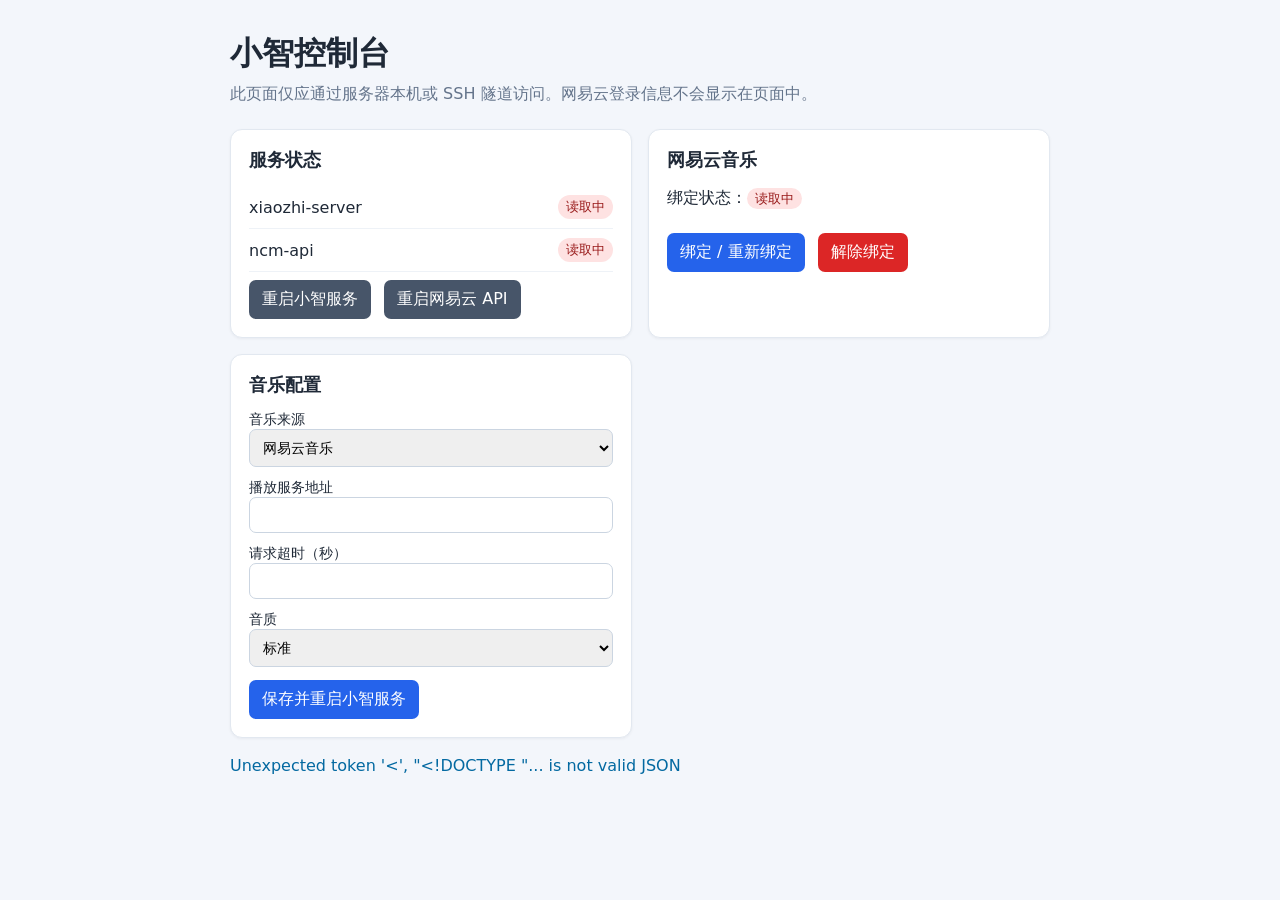
==== main/xiaozhi-control-panel/index.html @ 721380c2 "feat(control): add local music control panel" ====
<!doctype html>
<html lang="zh-CN">
<head>
  <meta charset="utf-8">
  <meta name="viewport" content="width=device-width, initial-scale=1">
  <title>小智控制台</title>
  <style>
    :root { color-scheme: light; font-family: system-ui, -apple-system, "Microsoft YaHei", sans-serif; color: #1f2937; background: #f3f6fb; }
    body { margin: 0; } main { max-width: 820px; margin: 0 auto; padding: 32px 18px 56px; }
    h1 { margin: 0 0 8px; } .hint { color: #64748b; margin: 0 0 24px; }
    .grid { display: grid; grid-template-columns: repeat(auto-fit, minmax(300px, 1fr)); gap: 16px; }
    section { background: #fff; border: 1px solid #e2e8f0; border-radius: 12px; padding: 18px; box-shadow: 0 1px 3px #0f172a0d; }
    h2 { font-size: 18px; margin: 0 0 14px; } label { display: block; font-size: 14px; margin: 12px 0 5px; }
    input, select, button { box-sizing: border-box; font: inherit; border-radius: 7px; } input, select { width: 100%; padding: 9px; border: 1px solid #cbd5e1; }
    button { border: 0; background: #2563eb; color: #fff; padding: 9px 13px; cursor: pointer; margin: 8px 8px 0 0; } button.danger { background: #dc2626; } button.secondary { background: #475569; }
    .status { display: flex; align-items: center; justify-content: space-between; padding: 9px 0; border-bottom: 1px solid #eef2f7; }
    .badge { padding: 3px 8px; border-radius: 99px; background: #fee2e2; color: #991b1b; font-size: 13px; } .badge.ok { background: #dcfce7; color: #166534; }
    #qr { width: 180px; display: none; margin: 12px 0; } #notice { min-height: 24px; margin: 18px 0 0; color: #0369a1; }
  </style>
</head>
<body>
  <main>
    <h1>小智控制台</h1>
    <p class="hint">此页面仅应通过服务器本机或 SSH 隧道访问。网易云登录信息不会显示在页面中。</p>
    <div class="grid">
      <section>
        <h2>服务状态</h2>
        <div class="status"><span>xiaozhi-server</span><span id="xiaozhi-state" class="badge">读取中</span></div>
        <div class="status"><span>ncm-api</span><span id="ncm-state" class="badge">读取中</span></div>
        <button class="secondary" onclick="restartService('xiaozhi-server')">重启小智服务</button>
        <button class="secondary" onclick="restartService('ncm-api')">重启网易云 API</button>
      </section>
      <section>
        <h2>网易云音乐</h2>
        <p>绑定状态：<span id="binding" class="badge">读取中</span></p>
        <button onclick="startQr()">绑定 / 重新绑定</button>
        <button class="danger" onclick="unbind()">解除绑定</button>
        <img id="qr" alt="网易云登录二维码">
        <p id="qr-tip"></p>
      </section>
      <section>
        <h2>音乐配置</h2>
        <label>音乐来源<select id="source"><option value="netease">网易云音乐</option><option value="local">本地音乐库</option></select></label>
        <label>播放服务地址<input id="api-base-url" inputmode="url"></label>
        <label>请求超时（秒）<input id="api-timeout" type="number" min="1" max="60"></label>
        <label>音质<select id="play-level"><option value="standard">标准</option><option value="higher">较高</option><option value="exhigh">极高</option><option value="lossless">无损</option><option value="hires">Hi-Res</option><option value="jyeffect">高清环绕声</option><option value="sky">沉浸环绕声</option><option value="jymaster">超清母带</option></select></label>
        <button onclick="saveMusicConfig()">保存并重启小智服务</button>
      </section>
    </div>
    <p id="notice"></p>
  </main>
  <script>
    let pollTimer;
    const notice = message => document.querySelector('#notice').textContent = message;
    const request = async (url, options = {}) => { const response = await fetch(url, options); const data = await response.json(); if (!response.ok) throw new Error(data.error || '操作失败'); return data; };
    const setBadge = (selector, value) => { const element = document.querySelector(selector); element.textContent = value; element.className = `badge ${value === 'active' || value === '已绑定' ? 'ok' : ''}`; };
    async function loadStatus() { try { const data = await request('/api/status'); setBadge('#xiaozhi-state', data.services['xiaozhi-server']); setBadge('#ncm-state', data.services['ncm-api']); setBadge('#binding', data.netease_bound ? '已绑定' : '未绑定'); document.querySelector('#source').value = data.music.source; document.querySelector('#api-base-url').value = data.music.api_base_url; document.querySelector('#api-timeout').value = data.music.api_timeout_seconds; document.querySelector('#play-level').value = data.music.play_level; } catch (error) { notice(error.message); } }
    async function restartService(service) { try { await request(`/api/services/${service}/restart`, { method: 'POST' }); notice('服务已重启。'); await loadStatus(); } catch (error) { notice(error.message); } }
    async function startQr() { try { clearInterval(pollTimer); const data = await request('/api/netease/qr/start', { method: 'POST' }); const qr = document.querySelector('#qr'); qr.src = data.qrimg; qr.style.display = 'block'; document.querySelector('#qr-tip').textContent = '请使用网易云音乐 App 扫码确认。'; pollTimer = setInterval(pollQr, 1800); } catch (error) { notice(error.message); } }
    async function pollQr() { try { const data = await request('/api/netease/qr/poll', { method: 'POST' }); if (data.state === 'bound') { clearInterval(pollTimer); document.querySelector('#qr').style.display = 'none'; document.querySelector('#qr-tip').textContent = ''; notice('网易云已绑定，小智服务已重启。'); await loadStatus(); } else if (data.state === 'expired') { clearInterval(pollTimer); notice('二维码已过期，请重新生成。'); } } catch (error) { clearInterval(pollTimer); notice(error.message); } }
    async function unbind() { if (!confirm('确定解除网易云绑定吗？')) return; try { await request('/api/netease/unbind', { method: 'POST' }); notice('已解除绑定，小智服务已重启。'); await loadStatus(); } catch (error) { notice(error.message); } }
    async function saveMusicConfig() { try { await request('/api/music-config', { method: 'PUT', headers: { 'Content-Type': 'application/json' }, body: JSON.stringify({ source: document.querySelector('#source').value, provider: 'api_enhanced', api_base_url: document.querySelector('#api-base-url').value, api_timeout_seconds: Number(document.querySelector('#api-timeout').value), play_level: document.querySelector('#play-level').value }) }); notice('配置已保存，小智服务已重启。'); await loadStatus(); } catch (error) { notice(error.message); } }
    loadStatus();
  </script>
</body>
</html>
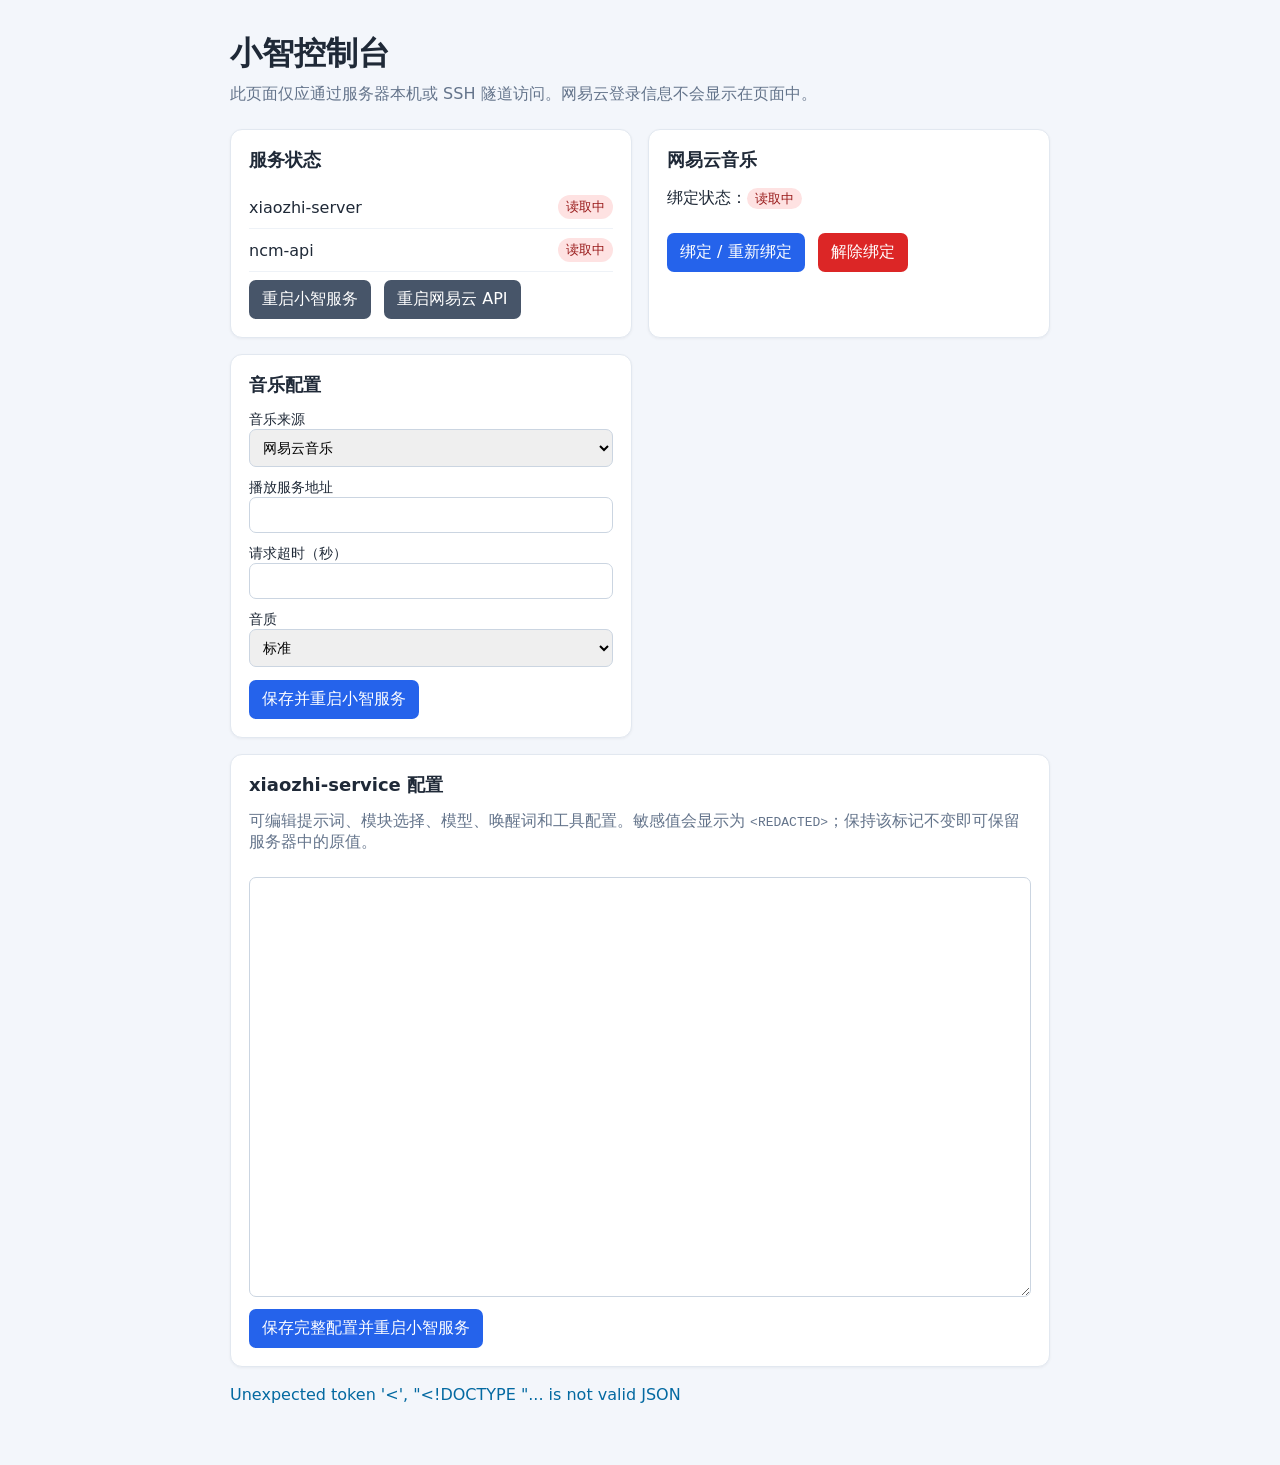
==== commit e5c4d5f6: "feat(control): add redacted service config editor" ====
--- a/main/xiaozhi-control-panel/index.html
+++ b/main/xiaozhi-control-panel/index.html
@@ -9,9 +9,9 @@
     body { margin: 0; } main { max-width: 820px; margin: 0 auto; padding: 32px 18px 56px; }
     h1 { margin: 0 0 8px; } .hint { color: #64748b; margin: 0 0 24px; }
     .grid { display: grid; grid-template-columns: repeat(auto-fit, minmax(300px, 1fr)); gap: 16px; }
-    section { background: #fff; border: 1px solid #e2e8f0; border-radius: 12px; padding: 18px; box-shadow: 0 1px 3px #0f172a0d; }
+    section { background: #fff; border: 1px solid #e2e8f0; border-radius: 12px; padding: 18px; box-shadow: 0 1px 3px #0f172a0d; } section.full { grid-column: 1 / -1; }
     h2 { font-size: 18px; margin: 0 0 14px; } label { display: block; font-size: 14px; margin: 12px 0 5px; }
-    input, select, button { box-sizing: border-box; font: inherit; border-radius: 7px; } input, select { width: 100%; padding: 9px; border: 1px solid #cbd5e1; }
+    input, select, textarea, button { box-sizing: border-box; font: inherit; border-radius: 7px; } input, select, textarea { width: 100%; padding: 9px; border: 1px solid #cbd5e1; } textarea { min-height: 420px; resize: vertical; font-family: ui-monospace, SFMono-Regular, Consolas, monospace; font-size: 13px; line-height: 1.45; }
     button { border: 0; background: #2563eb; color: #fff; padding: 9px 13px; cursor: pointer; margin: 8px 8px 0 0; } button.danger { background: #dc2626; } button.secondary { background: #475569; }
     .status { display: flex; align-items: center; justify-content: space-between; padding: 9px 0; border-bottom: 1px solid #eef2f7; }
     .badge { padding: 3px 8px; border-radius: 99px; background: #fee2e2; color: #991b1b; font-size: 13px; } .badge.ok { background: #dcfce7; color: #166534; }
@@ -46,6 +46,12 @@
         <label>音质<select id="play-level"><option value="standard">标准</option><option value="higher">较高</option><option value="exhigh">极高</option><option value="lossless">无损</option><option value="hires">Hi-Res</option><option value="jyeffect">高清环绕声</option><option value="sky">沉浸环绕声</option><option value="jymaster">超清母带</option></select></label>
         <button onclick="saveMusicConfig()">保存并重启小智服务</button>
       </section>
+      <section class="full">
+        <h2>xiaozhi-service 配置</h2>
+        <p class="hint">可编辑提示词、模块选择、模型、唤醒词和工具配置。敏感值会显示为 <code>&lt;REDACTED&gt;</code>；保持该标记不变即可保留服务器中的原值。</p>
+        <textarea id="service-config" spellcheck="false" aria-label="xiaozhi-service YAML 配置"></textarea>
+        <button onclick="saveServiceConfig()">保存完整配置并重启小智服务</button>
+      </section>
     </div>
     <p id="notice"></p>
   </main>
@@ -55,12 +61,14 @@
     const request = async (url, options = {}) => { const response = await fetch(url, options); const data = await response.json(); if (!response.ok) throw new Error(data.error || '操作失败'); return data; };
     const setBadge = (selector, value) => { const element = document.querySelector(selector); element.textContent = value; element.className = `badge ${value === 'active' || value === '已绑定' ? 'ok' : ''}`; };
     async function loadStatus() { try { const data = await request('/api/status'); setBadge('#xiaozhi-state', data.services['xiaozhi-server']); setBadge('#ncm-state', data.services['ncm-api']); setBadge('#binding', data.netease_bound ? '已绑定' : '未绑定'); document.querySelector('#source').value = data.music.source; document.querySelector('#api-base-url').value = data.music.api_base_url; document.querySelector('#api-timeout').value = data.music.api_timeout_seconds; document.querySelector('#play-level').value = data.music.play_level; } catch (error) { notice(error.message); } }
+    async function loadServiceConfig() { try { const data = await request('/api/config'); document.querySelector('#service-config').value = data.yaml; } catch (error) { notice(error.message); } }
     async function restartService(service) { try { await request(`/api/services/${service}/restart`, { method: 'POST' }); notice('服务已重启。'); await loadStatus(); } catch (error) { notice(error.message); } }
     async function startQr() { try { clearInterval(pollTimer); const data = await request('/api/netease/qr/start', { method: 'POST' }); const qr = document.querySelector('#qr'); qr.src = data.qrimg; qr.style.display = 'block'; document.querySelector('#qr-tip').textContent = '请使用网易云音乐 App 扫码确认。'; pollTimer = setInterval(pollQr, 1800); } catch (error) { notice(error.message); } }
     async function pollQr() { try { const data = await request('/api/netease/qr/poll', { method: 'POST' }); if (data.state === 'bound') { clearInterval(pollTimer); document.querySelector('#qr').style.display = 'none'; document.querySelector('#qr-tip').textContent = ''; notice('网易云已绑定，小智服务已重启。'); await loadStatus(); } else if (data.state === 'expired') { clearInterval(pollTimer); notice('二维码已过期，请重新生成。'); } } catch (error) { clearInterval(pollTimer); notice(error.message); } }
     async function unbind() { if (!confirm('确定解除网易云绑定吗？')) return; try { await request('/api/netease/unbind', { method: 'POST' }); notice('已解除绑定，小智服务已重启。'); await loadStatus(); } catch (error) { notice(error.message); } }
     async function saveMusicConfig() { try { await request('/api/music-config', { method: 'PUT', headers: { 'Content-Type': 'application/json' }, body: JSON.stringify({ source: document.querySelector('#source').value, provider: 'api_enhanced', api_base_url: document.querySelector('#api-base-url').value, api_timeout_seconds: Number(document.querySelector('#api-timeout').value), play_level: document.querySelector('#play-level').value }) }); notice('配置已保存，小智服务已重启。'); await loadStatus(); } catch (error) { notice(error.message); } }
-    loadStatus();
+    async function saveServiceConfig() { if (!confirm('保存后会重启小智服务。敏感值请保持 <REDACTED> 不变，确定继续吗？')) return; try { await request('/api/config', { method: 'PUT', headers: { 'Content-Type': 'application/json' }, body: JSON.stringify({ yaml: document.querySelector('#service-config').value }) }); notice('完整配置已保存，小智服务已重启。'); await loadStatus(); await loadServiceConfig(); } catch (error) { notice(error.message); } }
+    loadStatus(); loadServiceConfig();
   </script>
 </body>
 </html>
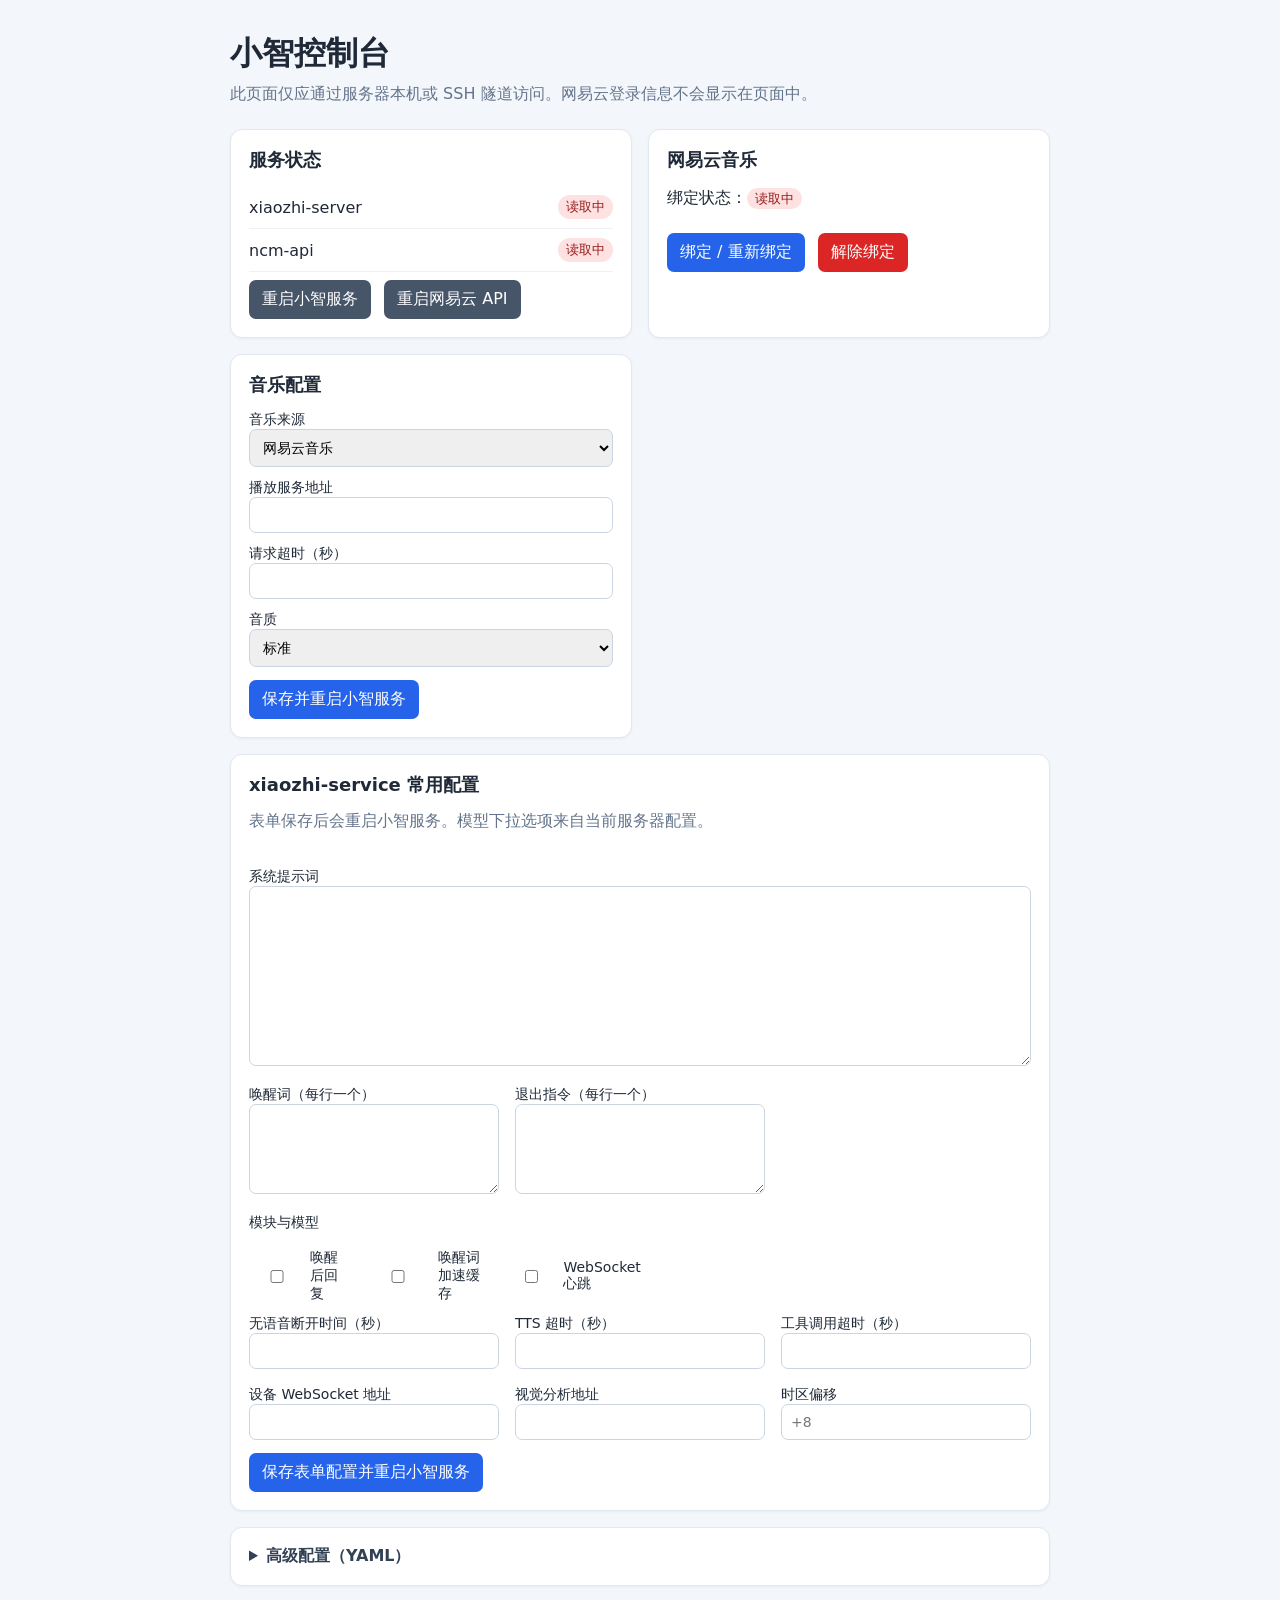
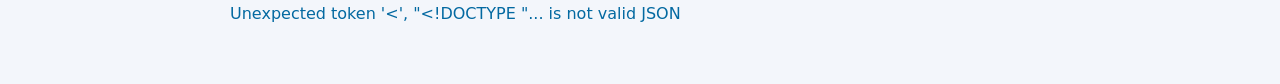
==== commit 8b577117: "feat(control): add service configuration form" ====
--- a/main/xiaozhi-control-panel/index.html
+++ b/main/xiaozhi-control-panel/index.html
@@ -11,11 +11,12 @@
     .grid { display: grid; grid-template-columns: repeat(auto-fit, minmax(300px, 1fr)); gap: 16px; }
     section { background: #fff; border: 1px solid #e2e8f0; border-radius: 12px; padding: 18px; box-shadow: 0 1px 3px #0f172a0d; } section.full { grid-column: 1 / -1; }
     h2 { font-size: 18px; margin: 0 0 14px; } label { display: block; font-size: 14px; margin: 12px 0 5px; }
-    input, select, textarea, button { box-sizing: border-box; font: inherit; border-radius: 7px; } input, select, textarea { width: 100%; padding: 9px; border: 1px solid #cbd5e1; } textarea { min-height: 420px; resize: vertical; font-family: ui-monospace, SFMono-Regular, Consolas, monospace; font-size: 13px; line-height: 1.45; }
+    input, select, textarea, button { box-sizing: border-box; font: inherit; border-radius: 7px; } input, select, textarea { width: 100%; padding: 9px; border: 1px solid #cbd5e1; } textarea { resize: vertical; font-family: ui-monospace, SFMono-Regular, Consolas, monospace; font-size: 13px; line-height: 1.45; } #service-config { min-height: 420px; } #prompt { min-height: 180px; } .list-input { min-height: 90px; }
     button { border: 0; background: #2563eb; color: #fff; padding: 9px 13px; cursor: pointer; margin: 8px 8px 0 0; } button.danger { background: #dc2626; } button.secondary { background: #475569; }
     .status { display: flex; align-items: center; justify-content: space-between; padding: 9px 0; border-bottom: 1px solid #eef2f7; }
     .badge { padding: 3px 8px; border-radius: 99px; background: #fee2e2; color: #991b1b; font-size: 13px; } .badge.ok { background: #dcfce7; color: #166534; }
     #qr { width: 180px; display: none; margin: 12px 0; } #notice { min-height: 24px; margin: 18px 0 0; color: #0369a1; }
+    .form-grid { display: grid; grid-template-columns: repeat(auto-fit, minmax(245px, 1fr)); gap: 0 16px; } .form-grid .wide { grid-column: 1 / -1; } .switches { display: flex; gap: 18px; flex-wrap: wrap; margin-top: 12px; } .switches label { display: flex; gap: 6px; align-items: center; margin: 0; } details summary { cursor: pointer; color: #334155; font-weight: 600; }
   </style>
 </head>
 <body>
@@ -47,10 +48,34 @@
         <button onclick="saveMusicConfig()">保存并重启小智服务</button>
       </section>
       <section class="full">
-        <h2>xiaozhi-service 配置</h2>
-        <p class="hint">可编辑提示词、模块选择、模型、唤醒词和工具配置。敏感值会显示为 <code>&lt;REDACTED&gt;</code>；保持该标记不变即可保留服务器中的原值。</p>
-        <textarea id="service-config" spellcheck="false" aria-label="xiaozhi-service YAML 配置"></textarea>
-        <button onclick="saveServiceConfig()">保存完整配置并重启小智服务</button>
+        <h2>xiaozhi-service 常用配置</h2>
+        <p class="hint">表单保存后会重启小智服务。模型下拉选项来自当前服务器配置。</p>
+        <div class="form-grid">
+          <label class="wide">系统提示词<textarea id="prompt" spellcheck="false"></textarea></label>
+          <label>唤醒词（每行一个）<textarea id="wakeup-words" class="list-input" spellcheck="false"></textarea></label>
+          <label>退出指令（每行一个）<textarea id="exit-commands" class="list-input" spellcheck="false"></textarea></label>
+          <div class="wide"><label>模块与模型</label><div id="module-fields" class="form-grid"></div></div>
+          <div class="wide switches">
+            <label><input id="enable-greeting" type="checkbox"> 唤醒后回复</label>
+            <label><input id="enable-wakeup-cache" type="checkbox"> 唤醒词加速缓存</label>
+            <label><input id="enable-websocket-ping" type="checkbox"> WebSocket 心跳</label>
+          </div>
+          <label>无语音断开时间（秒）<input id="no-voice-time" type="number" min="0" max="3600"></label>
+          <label>TTS 超时（秒）<input id="tts-timeout" type="number" min="1" max="120"></label>
+          <label>工具调用超时（秒）<input id="tool-timeout" type="number" min="1" max="300"></label>
+          <label>设备 WebSocket 地址<input id="server-websocket"></label>
+          <label>视觉分析地址<input id="server-vision"></label>
+          <label>时区偏移<input id="server-timezone" placeholder="+8"></label>
+        </div>
+        <button onclick="saveFormConfig()">保存表单配置并重启小智服务</button>
+      </section>
+      <section class="full">
+        <details>
+          <summary>高级配置（YAML）</summary>
+          <p class="hint">用于表单未覆盖的配置。敏感值会显示为 <code>&lt;REDACTED&gt;</code>；保持该标记不变即可保留服务器中的原值。</p>
+          <textarea id="service-config" spellcheck="false" aria-label="xiaozhi-service YAML 配置"></textarea>
+          <button onclick="saveServiceConfig()">保存高级配置并重启小智服务</button>
+        </details>
       </section>
     </div>
     <p id="notice"></p>
@@ -62,13 +87,17 @@
     const setBadge = (selector, value) => { const element = document.querySelector(selector); element.textContent = value; element.className = `badge ${value === 'active' || value === '已绑定' ? 'ok' : ''}`; };
     async function loadStatus() { try { const data = await request('/api/status'); setBadge('#xiaozhi-state', data.services['xiaozhi-server']); setBadge('#ncm-state', data.services['ncm-api']); setBadge('#binding', data.netease_bound ? '已绑定' : '未绑定'); document.querySelector('#source').value = data.music.source; document.querySelector('#api-base-url').value = data.music.api_base_url; document.querySelector('#api-timeout').value = data.music.api_timeout_seconds; document.querySelector('#play-level').value = data.music.play_level; } catch (error) { notice(error.message); } }
     async function loadServiceConfig() { try { const data = await request('/api/config'); document.querySelector('#service-config').value = data.yaml; } catch (error) { notice(error.message); } }
+    const linesToList = value => value.split('\n').map(item => item.trim()).filter(Boolean);
+    function renderModuleFields(data) { const container = document.querySelector('#module-fields'); container.replaceChildren(); Object.entries(data.selected_module).forEach(([key, selected]) => { const label = document.createElement('label'); label.textContent = key; const select = document.createElement('select'); select.id = `module-${key}`; (data.module_options[key] || []).forEach(optionValue => { const option = document.createElement('option'); option.value = optionValue; option.textContent = optionValue; option.selected = optionValue === selected; select.appendChild(option); }); label.appendChild(select); container.appendChild(label); }); }
+    async function loadFormConfig() { try { const data = await request('/api/form-config'); document.querySelector('#prompt').value = data.prompt; document.querySelector('#wakeup-words').value = data.wakeup_words.join('\n'); document.querySelector('#exit-commands').value = data.exit_commands.join('\n'); renderModuleFields(data); document.querySelector('#enable-greeting').checked = data.behavior.enable_greeting; document.querySelector('#enable-wakeup-cache').checked = data.behavior.enable_wakeup_words_response_cache; document.querySelector('#enable-websocket-ping').checked = data.behavior.enable_websocket_ping; document.querySelector('#no-voice-time').value = data.behavior.close_connection_no_voice_time; document.querySelector('#tts-timeout').value = data.behavior.tts_timeout; document.querySelector('#tool-timeout').value = data.behavior.tool_call_timeout; document.querySelector('#server-websocket').value = data.server.websocket; document.querySelector('#server-vision').value = data.server.vision_explain; document.querySelector('#server-timezone').value = data.server.timezone_offset; } catch (error) { notice(error.message); } }
     async function restartService(service) { try { await request(`/api/services/${service}/restart`, { method: 'POST' }); notice('服务已重启。'); await loadStatus(); } catch (error) { notice(error.message); } }
     async function startQr() { try { clearInterval(pollTimer); const data = await request('/api/netease/qr/start', { method: 'POST' }); const qr = document.querySelector('#qr'); qr.src = data.qrimg; qr.style.display = 'block'; document.querySelector('#qr-tip').textContent = '请使用网易云音乐 App 扫码确认。'; pollTimer = setInterval(pollQr, 1800); } catch (error) { notice(error.message); } }
     async function pollQr() { try { const data = await request('/api/netease/qr/poll', { method: 'POST' }); if (data.state === 'bound') { clearInterval(pollTimer); document.querySelector('#qr').style.display = 'none'; document.querySelector('#qr-tip').textContent = ''; notice('网易云已绑定，小智服务已重启。'); await loadStatus(); } else if (data.state === 'expired') { clearInterval(pollTimer); notice('二维码已过期，请重新生成。'); } } catch (error) { clearInterval(pollTimer); notice(error.message); } }
     async function unbind() { if (!confirm('确定解除网易云绑定吗？')) return; try { await request('/api/netease/unbind', { method: 'POST' }); notice('已解除绑定，小智服务已重启。'); await loadStatus(); } catch (error) { notice(error.message); } }
     async function saveMusicConfig() { try { await request('/api/music-config', { method: 'PUT', headers: { 'Content-Type': 'application/json' }, body: JSON.stringify({ source: document.querySelector('#source').value, provider: 'api_enhanced', api_base_url: document.querySelector('#api-base-url').value, api_timeout_seconds: Number(document.querySelector('#api-timeout').value), play_level: document.querySelector('#play-level').value }) }); notice('配置已保存，小智服务已重启。'); await loadStatus(); } catch (error) { notice(error.message); } }
+    async function saveFormConfig() { if (!confirm('保存后会重启小智服务，确定继续吗？')) return; try { const selected_module = {}; document.querySelectorAll('#module-fields select').forEach(item => { selected_module[item.id.replace('module-', '')] = item.value; }); await request('/api/form-config', { method: 'PUT', headers: { 'Content-Type': 'application/json' }, body: JSON.stringify({ prompt: document.querySelector('#prompt').value, wakeup_words: linesToList(document.querySelector('#wakeup-words').value), exit_commands: linesToList(document.querySelector('#exit-commands').value), selected_module, behavior: { enable_greeting: document.querySelector('#enable-greeting').checked, enable_wakeup_words_response_cache: document.querySelector('#enable-wakeup-cache').checked, enable_websocket_ping: document.querySelector('#enable-websocket-ping').checked, close_connection_no_voice_time: Number(document.querySelector('#no-voice-time').value), tts_timeout: Number(document.querySelector('#tts-timeout').value), tool_call_timeout: Number(document.querySelector('#tool-timeout').value) }, server: { websocket: document.querySelector('#server-websocket').value, vision_explain: document.querySelector('#server-vision').value, timezone_offset: document.querySelector('#server-timezone').value } }) }); notice('表单配置已保存，小智服务已重启。'); await loadStatus(); await loadFormConfig(); await loadServiceConfig(); } catch (error) { notice(error.message); } }
     async function saveServiceConfig() { if (!confirm('保存后会重启小智服务。敏感值请保持 <REDACTED> 不变，确定继续吗？')) return; try { await request('/api/config', { method: 'PUT', headers: { 'Content-Type': 'application/json' }, body: JSON.stringify({ yaml: document.querySelector('#service-config').value }) }); notice('完整配置已保存，小智服务已重启。'); await loadStatus(); await loadServiceConfig(); } catch (error) { notice(error.message); } }
-    loadStatus(); loadServiceConfig();
+    loadStatus(); loadFormConfig(); loadServiceConfig();
   </script>
 </body>
 </html>
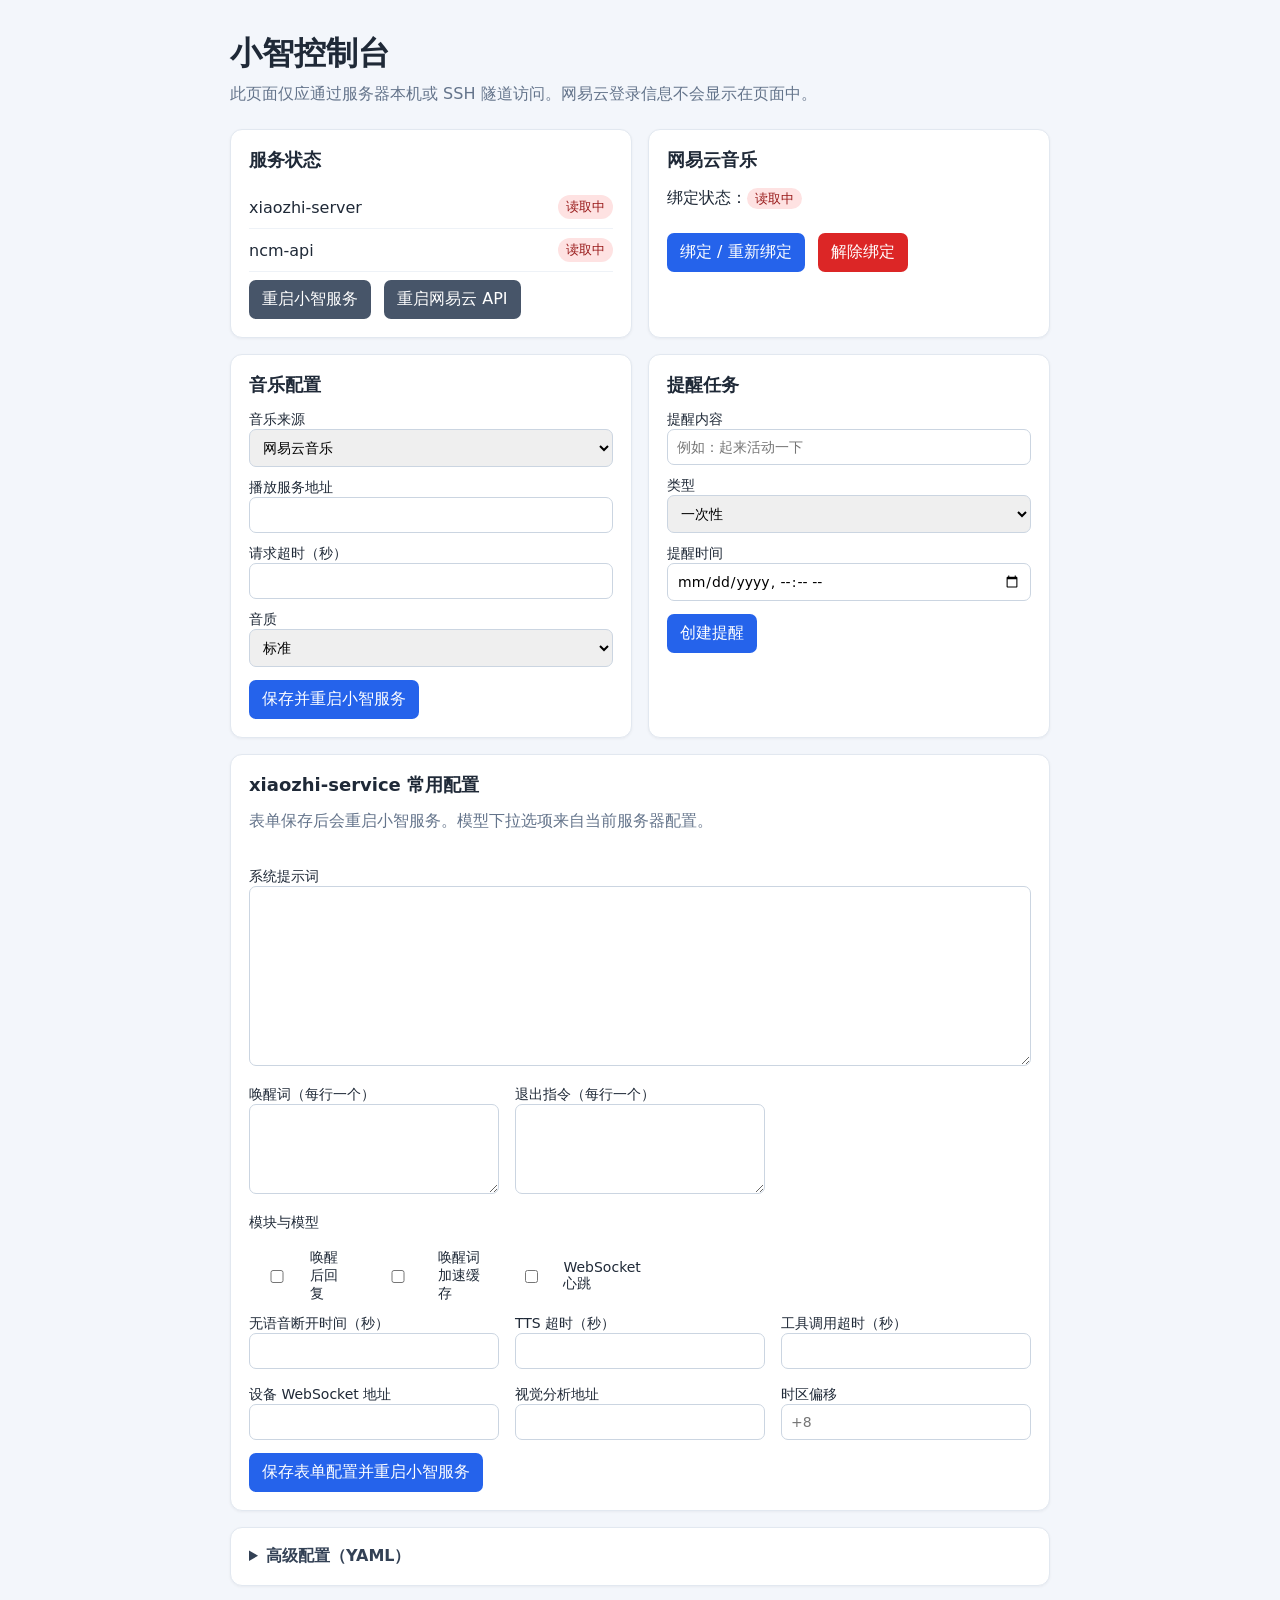
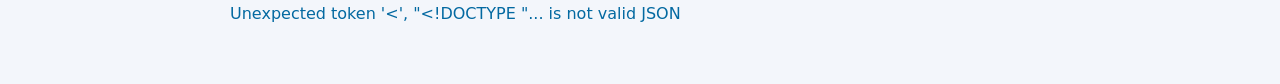
==== commit 758ba40b: "feat(reminder): add persistent voice reminders" ====
--- a/main/xiaozhi-control-panel/index.html
+++ b/main/xiaozhi-control-panel/index.html
@@ -14,6 +14,7 @@
     input, select, textarea, button { box-sizing: border-box; font: inherit; border-radius: 7px; } input, select, textarea { width: 100%; padding: 9px; border: 1px solid #cbd5e1; } textarea { resize: vertical; font-family: ui-monospace, SFMono-Regular, Consolas, monospace; font-size: 13px; line-height: 1.45; } #service-config { min-height: 420px; } #prompt { min-height: 180px; } .list-input { min-height: 90px; }
     button { border: 0; background: #2563eb; color: #fff; padding: 9px 13px; cursor: pointer; margin: 8px 8px 0 0; } button.danger { background: #dc2626; } button.secondary { background: #475569; }
     .status { display: flex; align-items: center; justify-content: space-between; padding: 9px 0; border-bottom: 1px solid #eef2f7; }
+    .reminder { padding: 10px 0; border-bottom: 1px solid #eef2f7; } .reminder small { display: block; color: #64748b; margin-top: 3px; }
     .badge { padding: 3px 8px; border-radius: 99px; background: #fee2e2; color: #991b1b; font-size: 13px; } .badge.ok { background: #dcfce7; color: #166534; }
     #qr { width: 180px; display: none; margin: 12px 0; } #notice { min-height: 24px; margin: 18px 0 0; color: #0369a1; }
     .form-grid { display: grid; grid-template-columns: repeat(auto-fit, minmax(245px, 1fr)); gap: 0 16px; } .form-grid .wide { grid-column: 1 / -1; } .switches { display: flex; gap: 18px; flex-wrap: wrap; margin-top: 12px; } .switches label { display: flex; gap: 6px; align-items: center; margin: 0; } details summary { cursor: pointer; color: #334155; font-weight: 600; }
@@ -46,6 +47,15 @@
         <label>请求超时（秒）<input id="api-timeout" type="number" min="1" max="60"></label>
         <label>音质<select id="play-level"><option value="standard">标准</option><option value="higher">较高</option><option value="exhigh">极高</option><option value="lossless">无损</option><option value="hires">Hi-Res</option><option value="jyeffect">高清环绕声</option><option value="sky">沉浸环绕声</option><option value="jymaster">超清母带</option></select></label>
         <button onclick="saveMusicConfig()">保存并重启小智服务</button>
+      </section>
+      <section>
+        <h2>提醒任务</h2>
+        <label>提醒内容<input id="reminder-message" placeholder="例如：起来活动一下"></label>
+        <label>类型<select id="reminder-type" onchange="toggleReminderFields()"><option value="once">一次性</option><option value="daily">每天</option></select></label>
+        <label id="reminder-date-label">提醒时间<input id="reminder-run-at" type="datetime-local"></label>
+        <label id="reminder-time-label" style="display:none">每天时间<input id="reminder-time" type="time"></label>
+        <button onclick="createReminder()">创建提醒</button>
+        <div id="reminder-list"></div>
       </section>
       <section class="full">
         <h2>xiaozhi-service 常用配置</h2>
@@ -95,9 +105,15 @@
     async function pollQr() { try { const data = await request('/api/netease/qr/poll', { method: 'POST' }); if (data.state === 'bound') { clearInterval(pollTimer); document.querySelector('#qr').style.display = 'none'; document.querySelector('#qr-tip').textContent = ''; notice('网易云已绑定，小智服务已重启。'); await loadStatus(); } else if (data.state === 'expired') { clearInterval(pollTimer); notice('二维码已过期，请重新生成。'); } } catch (error) { clearInterval(pollTimer); notice(error.message); } }
     async function unbind() { if (!confirm('确定解除网易云绑定吗？')) return; try { await request('/api/netease/unbind', { method: 'POST' }); notice('已解除绑定，小智服务已重启。'); await loadStatus(); } catch (error) { notice(error.message); } }
     async function saveMusicConfig() { try { await request('/api/music-config', { method: 'PUT', headers: { 'Content-Type': 'application/json' }, body: JSON.stringify({ source: document.querySelector('#source').value, provider: 'api_enhanced', api_base_url: document.querySelector('#api-base-url').value, api_timeout_seconds: Number(document.querySelector('#api-timeout').value), play_level: document.querySelector('#play-level').value }) }); notice('配置已保存，小智服务已重启。'); await loadStatus(); } catch (error) { notice(error.message); } }
+    function toggleReminderFields() { const isDaily = document.querySelector('#reminder-type').value === 'daily'; document.querySelector('#reminder-date-label').style.display = isDaily ? 'none' : ''; document.querySelector('#reminder-time-label').style.display = isDaily ? '' : 'none'; }
+    function reminderActionButton(label, callback) { const button = document.createElement('button'); button.className = 'secondary'; button.textContent = label; button.onclick = callback; return button; }
+    async function loadReminders() { try { const data = await request('/api/reminders'); const list = document.querySelector('#reminder-list'); list.replaceChildren(); data.reminders.forEach(item => { const row = document.createElement('div'); row.className = 'reminder'; const title = document.createElement('strong'); title.textContent = item.message; const detail = document.createElement('small'); detail.textContent = item.schedule_type === 'daily' ? `每天 ${item.time_of_day} · ${item.status}` : `${item.next_run_at} · ${item.status}`; row.append(title, detail); if (item.status === 'active') row.append(reminderActionButton('暂停', () => changeReminder(item.id, 'pause'))); if (item.status === 'paused') row.append(reminderActionButton('恢复', () => changeReminder(item.id, 'resume'))); const remove = reminderActionButton('删除', () => deleteReminder(item.id)); remove.className = 'danger'; row.append(remove); list.append(row); }); if (!data.reminders.length) list.textContent = '暂无待执行提醒。'; } catch (error) { notice(error.message); } }
+    async function createReminder() { try { const schedule_type = document.querySelector('#reminder-type').value; const body = { schedule_type, message: document.querySelector('#reminder-message').value }; if (schedule_type === 'daily') body.time = document.querySelector('#reminder-time').value; else { const value = document.querySelector('#reminder-run-at').value; body.run_at = value ? `${value}:00+08:00` : ''; } await request('/api/reminders', { method: 'POST', headers: { 'Content-Type': 'application/json' }, body: JSON.stringify(body) }); document.querySelector('#reminder-message').value = ''; notice('提醒已创建。'); await loadReminders(); } catch (error) { notice(error.message); } }
+    async function changeReminder(id, action) { try { await request(`/api/reminders/${id}`, { method: 'PATCH', headers: { 'Content-Type': 'application/json' }, body: JSON.stringify({ action }) }); await loadReminders(); } catch (error) { notice(error.message); } }
+    async function deleteReminder(id) { if (!confirm('确定删除该提醒吗？')) return; try { await request(`/api/reminders/${id}`, { method: 'DELETE' }); await loadReminders(); } catch (error) { notice(error.message); } }
     async function saveFormConfig() { if (!confirm('保存后会重启小智服务，确定继续吗？')) return; try { const selected_module = {}; document.querySelectorAll('#module-fields select').forEach(item => { selected_module[item.id.replace('module-', '')] = item.value; }); await request('/api/form-config', { method: 'PUT', headers: { 'Content-Type': 'application/json' }, body: JSON.stringify({ prompt: document.querySelector('#prompt').value, wakeup_words: linesToList(document.querySelector('#wakeup-words').value), exit_commands: linesToList(document.querySelector('#exit-commands').value), selected_module, behavior: { enable_greeting: document.querySelector('#enable-greeting').checked, enable_wakeup_words_response_cache: document.querySelector('#enable-wakeup-cache').checked, enable_websocket_ping: document.querySelector('#enable-websocket-ping').checked, close_connection_no_voice_time: Number(document.querySelector('#no-voice-time').value), tts_timeout: Number(document.querySelector('#tts-timeout').value), tool_call_timeout: Number(document.querySelector('#tool-timeout').value) }, server: { websocket: document.querySelector('#server-websocket').value, vision_explain: document.querySelector('#server-vision').value, timezone_offset: document.querySelector('#server-timezone').value } }) }); notice('表单配置已保存，小智服务已重启。'); await loadStatus(); await loadFormConfig(); await loadServiceConfig(); } catch (error) { notice(error.message); } }
     async function saveServiceConfig() { if (!confirm('保存后会重启小智服务。敏感值请保持 <REDACTED> 不变，确定继续吗？')) return; try { await request('/api/config', { method: 'PUT', headers: { 'Content-Type': 'application/json' }, body: JSON.stringify({ yaml: document.querySelector('#service-config').value }) }); notice('完整配置已保存，小智服务已重启。'); await loadStatus(); await loadServiceConfig(); } catch (error) { notice(error.message); } }
-    loadStatus(); loadFormConfig(); loadServiceConfig();
+    loadStatus(); loadFormConfig(); loadServiceConfig(); loadReminders(); toggleReminderFields();
   </script>
 </body>
 </html>
